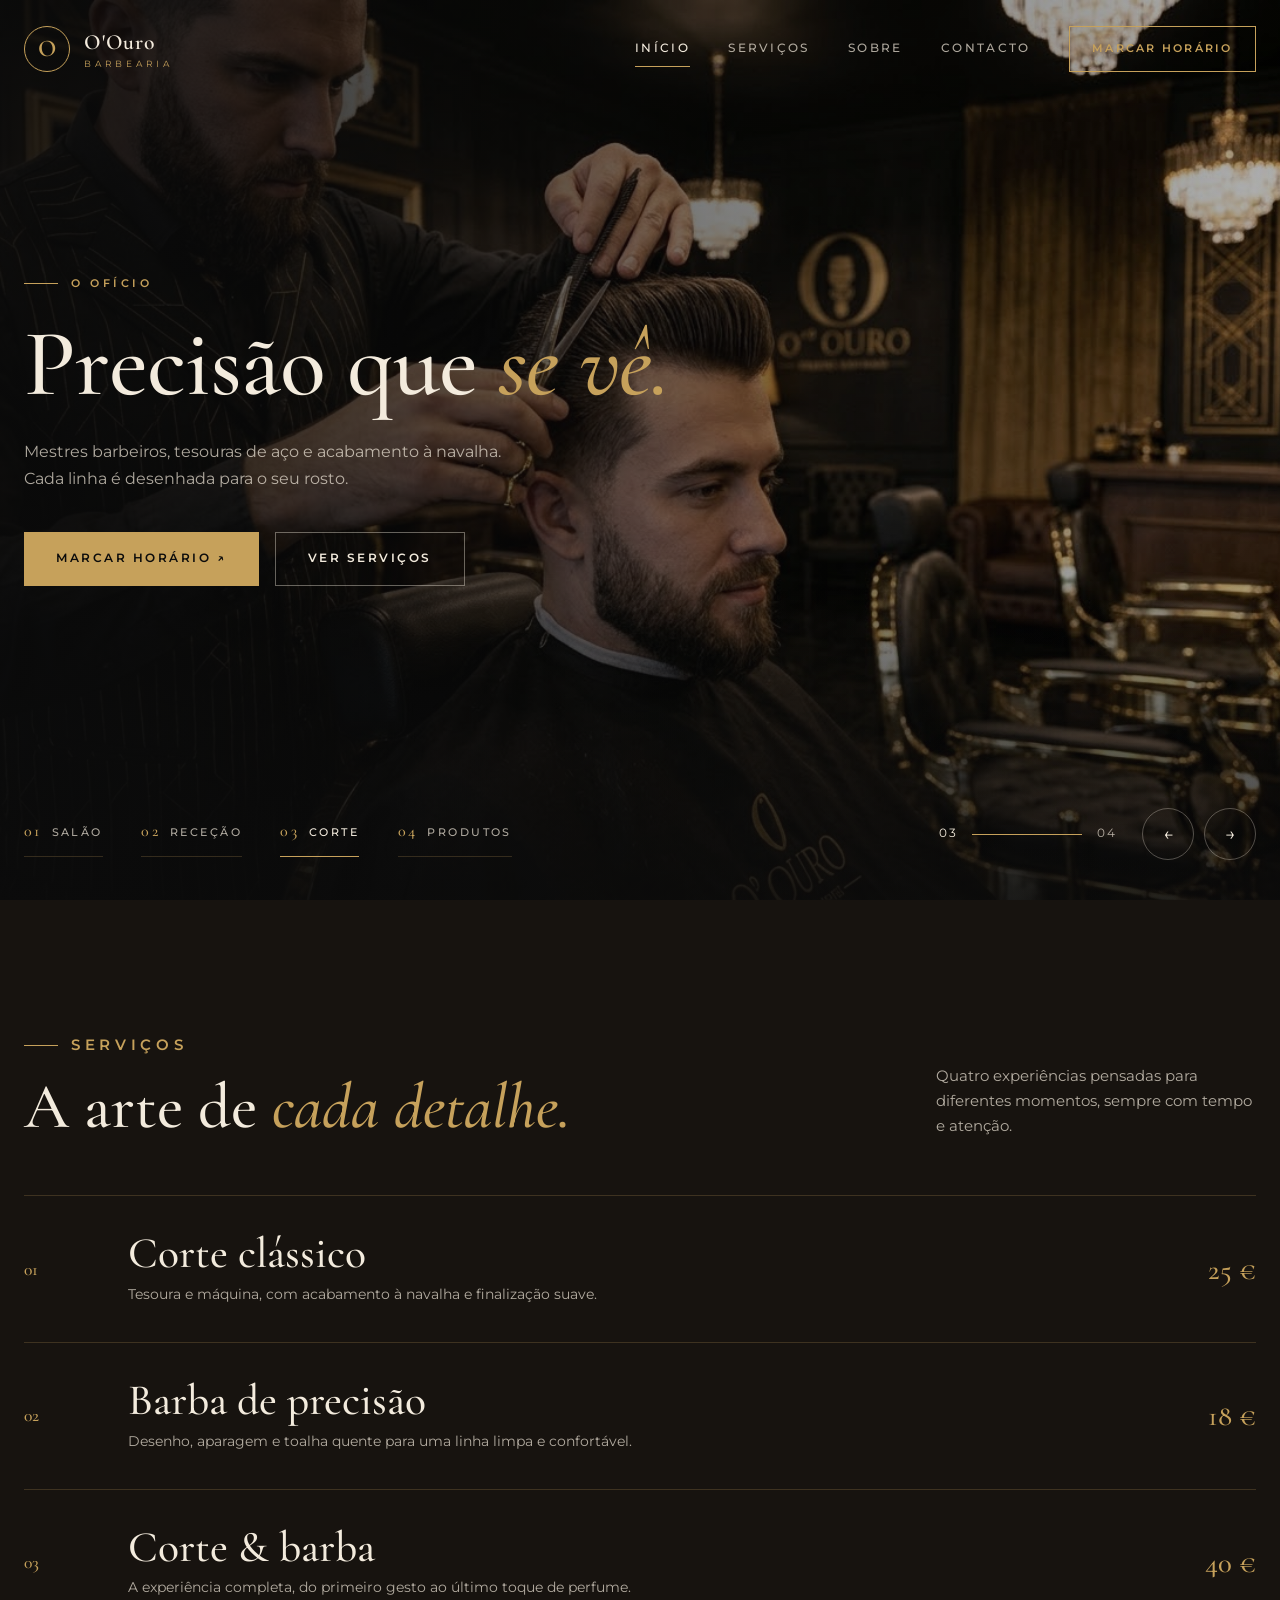
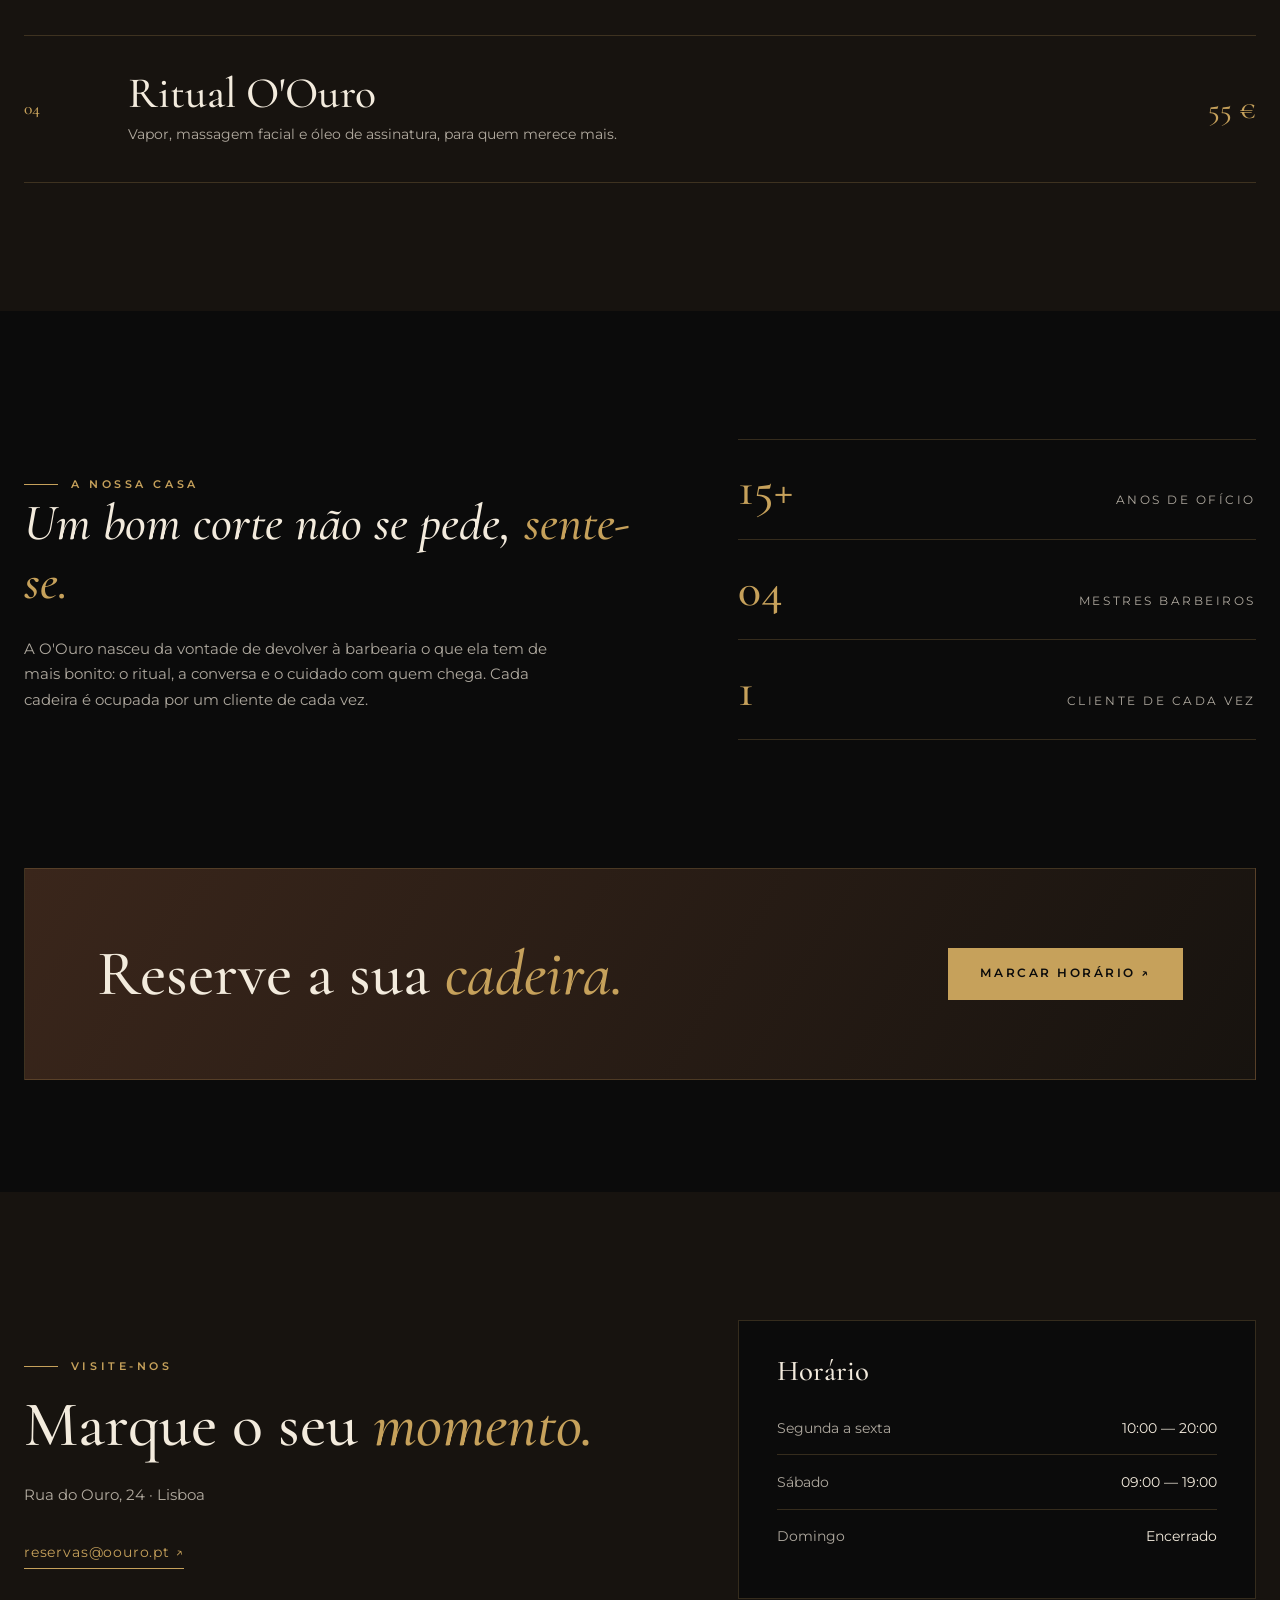
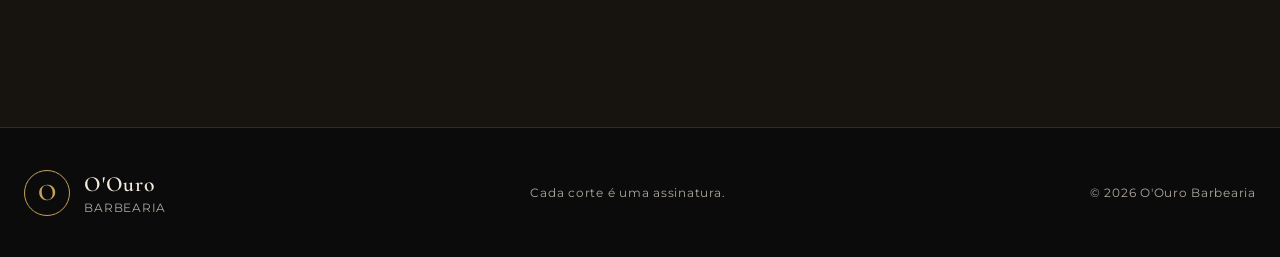
==== index copy.html @ d1d7ae65 "Initial commit" ====
<!doctype html>
<html lang="pt-PT">
<head>
  <meta charset="UTF-8">
  <meta name="viewport" content="width=device-width, initial-scale=1.0">
  <meta name="description" content="O'Ouro Barbearia, cortes e barba de precisão num ambiente premium.">
  <title>O'Ouro Barbearia | Lisboa</title>
  <link rel="preconnect" href="https://fonts.googleapis.com">
  <link rel="preconnect" href="https://fonts.gstatic.com" crossorigin>
  <link href="https://fonts.googleapis.com/css2?family=Cormorant+Garamond:ital,wght@0,500;0,600;1,500;1,600&family=Montserrat:wght@300;400;500;600&display=swap" rel="stylesheet">
  <link rel="stylesheet" href="css/style copy.css">
  <script src="js/jscopy.js" defer></script>
</head>
<body>

  <a class="skip-link" href="#main">Saltar para o conteúdo</a>
  <div class="scroll-progress" aria-hidden="true"></div>

  <!-- ============ CABEÇALHO ============ -->
  <header class="site-header" id="siteHeader">
    <div class="container header-inner">
      <a class="logo" href="#inicio" aria-label="O'Ouro Barbearia, início">
        <span class="logo-mark" aria-hidden="true">O</span>
        <span class="logo-text">
          <b>O'Ouro</b>
          <small>Barbearia</small>
        </span>
      </a>

      <button class="menu-toggle" type="button" aria-expanded="false" aria-controls="primary-nav" aria-label="Abrir menu">
        <span></span>
        <span></span>
      </button>

      <nav class="primary-nav" id="primary-nav" aria-label="Principal">
        <a href="#inicio">Início</a>
        <a href="#servicos">Serviços</a>
        <a href="#sobre">Sobre</a>
        <a href="#contacto">Contacto</a>
        <a class="nav-cta" href="#contacto">Marcar horário</a>
      </nav>
    </div>
  </header>

  <main id="main">

    <!-- ============ SLIDER (HERO) ============ -->
    <section class="hero" id="inicio" data-slider aria-roledescription="carrossel" aria-label="Destaques da barbearia">

      <div class="slides">

        <article class="slide is-active" aria-hidden="false">
          <div class="slide-bg">
            <img src="img/barbearia-salao.jpg" alt="Salão da O'Ouro com cadeiras douradas, espelhos emoldurados e lustres de cristal">
          </div>
          <div class="container slide-content">
            <p class="eyebrow fade" style="--delay:.2s">Barbearia premium · Lisboa</p>
            <h1 class="slide-title">Onde o tempo <em>abranda.</em></h1>
            <p class="slide-text fade" style="--delay:1.5s">Um espaço pensado para quem valoriza cada detalhe, do corte ao último toque de perfume.</p>
            <div class="actions fade" style="--delay:1.8s">
              <a class="btn" href="#contacto">Marcar horário ↗</a>
              <a class="btn-ghost" href="#servicos">Ver serviços</a>
            </div>
          </div>
        </article>

        <article class="slide" aria-hidden="true">
          <div class="slide-bg">
            <img src="img/barbearia-receção.jpg" alt="Receção da O'Ouro com balcão de madeira, relógios antigos e sofás de couro">
          </div>
          <div class="container slide-content">
            <p class="eyebrow fade" style="--delay:.2s">A sua chegada</p>
            <h2 class="slide-title">Bem-vindo à sua <em>cadeira.</em></h2>
            <p class="slide-text fade" style="--delay:1.5s">Recebemos cada cliente como convidado, com um café, uma conversa tranquila e tempo para respirar.</p>
            <div class="actions fade" style="--delay:1.8s">
              <a class="btn" href="#contacto">Marcar horário ↗</a>
              <a class="btn-ghost" href="#sobre">Conhecer a casa</a>
            </div>
          </div>
        </article>

        <article class="slide" aria-hidden="true">
          <div class="slide-bg">
            <img src="img/barbearia-corte.jpg" alt="Barbeiro a cortar o cabelo a um cliente com tesoura e pente">
          </div>
          <div class="container slide-content">
            <p class="eyebrow fade" style="--delay:.2s">O ofício</p>
            <h2 class="slide-title">Precisão que <em>se vê.</em></h2>
            <p class="slide-text fade" style="--delay:1.5s">Mestres barbeiros, tesouras de aço e acabamento à navalha. Cada linha é desenhada para o seu rosto.</p>
            <div class="actions fade" style="--delay:1.8s">
              <a class="btn" href="#contacto">Marcar horário ↗</a>
              <a class="btn-ghost" href="#servicos">Ver serviços</a>
            </div>
          </div>
        </article>

        <article class="slide" aria-hidden="true">
          <div class="slide-bg">
            <img src="img/barbearia-produtos.jpg" alt="Tesouras, navalha, pincel de barba e produtos de barba da O'Ouro">
          </div>
          <div class="container slide-content">
            <p class="eyebrow fade" style="--delay:.2s">Linha própria</p>
            <h2 class="slide-title">Cuidado que <em>fica.</em></h2>
            <p class="slide-text fade" style="--delay:1.5s">Pré-barba, após-barba e ferramentas de assinatura, para prolongar a experiência em casa.</p>
            <div class="actions fade" style="--delay:1.8s">
              <a class="btn" href="#contacto">Encomendar ↗</a>
              <a class="btn-ghost" href="#sobre">A nossa linha</a>
            </div>
          </div>
        </article>

      </div>

      <div class="container slider-controls">
        <div class="thumbs" role="group" aria-label="Escolher destaque">
          <button class="thumb is-active" type="button" data-go="0"><span>01</span>Salão</button>
          <button class="thumb" type="button" data-go="1"><span>02</span>Receção</button>
          <button class="thumb" type="button" data-go="2"><span>03</span>Corte</button>
          <button class="thumb" type="button" data-go="3"><span>04</span>Produtos</button>
        </div>

        <div class="controls-right">
          <div class="counter" aria-hidden="true">
            <span class="current">01</span>
            <span class="bar"><i></i></span>
            <span class="total">04</span>
          </div>
          <div class="arrows">
            <button class="prev" type="button" aria-label="Destaque anterior">←</button>
            <button class="next" type="button" aria-label="Destaque seguinte">→</button>
          </div>
        </div>
      </div>

    </section>

    <!-- ============ SERVIÇOS ============ -->
    <section class="section services" id="servicos">
      <div class="container">
        <div class="section-head reveal">
          <div>
            <p class="eyebrow">Serviços</p>
            <h2>A arte de <em>cada detalhe.</em></h2>
          </div>
          <p>Quatro experiências pensadas para diferentes momentos, sempre com tempo e atenção.</p>
        </div>

        <ul class="service-list">
          <li class="service reveal">
            <span class="service-num">01</span>
            <div>
              <h3>Corte clássico</h3>
              <p>Tesoura e máquina, com acabamento à navalha e finalização suave.</p>
            </div>
            <span class="service-price">25 €</span>
          </li>
          <li class="service reveal" style="--d:1">
            <span class="service-num">02</span>
            <div>
              <h3>Barba de precisão</h3>
              <p>Desenho, aparagem e toalha quente para uma linha limpa e confortável.</p>
            </div>
            <span class="service-price">18 €</span>
          </li>
          <li class="service reveal" style="--d:2">
            <span class="service-num">03</span>
            <div>
              <h3>Corte & barba</h3>
              <p>A experiência completa, do primeiro gesto ao último toque de perfume.</p>
            </div>
            <span class="service-price">40 €</span>
          </li>
          <li class="service reveal" style="--d:3">
            <span class="service-num">04</span>
            <div>
              <h3>Ritual O'Ouro</h3>
              <p>Vapor, massagem facial e óleo de assinatura, para quem merece mais.</p>
            </div>
            <span class="service-price">55 €</span>
          </li>
        </ul>
      </div>
    </section>

    <!-- ============ SOBRE ============ -->
    <section class="section about" id="sobre">
      <div class="container about-grid">
        <div class="about-copy reveal">
          <p class="eyebrow">A nossa casa</p>
          <blockquote class="quote">Um bom corte não se pede, <em>sente-se.</em></blockquote>
          <p>A O'Ouro nasceu da vontade de devolver à barbearia o que ela tem de mais bonito: o ritual, a conversa e o cuidado com quem chega. Cada cadeira é ocupada por um cliente de cada vez.</p>
        </div>

        <dl class="stat-list reveal" style="--d:1">
          <div><dt><strong>15+</strong></dt><dd><span>anos de ofício</span></dd></div>
          <div><dt><strong>04</strong></dt><dd><span>mestres barbeiros</span></dd></div>
          <div><dt><strong>1</strong></dt><dd><span>cliente de cada vez</span></dd></div>
        </dl>
      </div>
    </section>

    <!-- ============ CHAMADA ============ -->
    <section class="cta-section">
      <div class="container">
        <div class="cta-band reveal">
          <h2>Reserve a sua <em>cadeira.</em></h2>
          <a class="btn" href="#contacto">Marcar horário ↗</a>
        </div>
      </div>
    </section>

    <!-- ============ CONTACTO ============ -->
    <section class="section contact" id="contacto">
      <div class="container contact-grid">
        <div class="reveal">
          <p class="eyebrow">Visite-nos</p>
          <h2>Marque o seu <em>momento.</em></h2>
          <p class="address">Rua do Ouro, 24 · Lisboa</p>
          <a class="text-link" href="mailto:reservas@oouro.pt">reservas@oouro.pt ↗</a>
        </div>

        <div class="hours reveal" style="--d:1">
          <h3>Horário</h3>
          <ul>
            <li><span>Segunda a sexta</span><span>10:00 — 20:00</span></li>
            <li><span>Sábado</span><span>09:00 — 19:00</span></li>
            <li><span>Domingo</span><span>Encerrado</span></li>
          </ul>
        </div>
      </div>
    </section>

  </main>

  <!-- ============ RODAPÉ ============ -->
  <footer class="site-footer">
    <div class="container footer-inner">
      <a class="logo" href="#inicio">
        <span class="logo-mark" aria-hidden="true">O</span>
        <span class="logo-text">
          <b>O'Ouro</b>
          <small>Barbearia</small>
        </span>
      </a>
      <p>Cada corte é uma assinatura.</p>
      <small>© 2026 O'Ouro Barbearia</small>
    </div>
  </footer>

</body>
</html>
---- css/style copy.css ----
/* ==========================================================================
   1. Variáveis, base e tipografia
   ========================================================================== */
:root {
  --black: #0B0B0B;
  --ink: #17130F;
  --brown: #3A261B;
  --gold: #C6A15B;
  --ivory: #F3EBDD;
  --ivory-soft: rgba(243, 235, 221, .7);
  --line: rgba(198, 161, 91, .22);
  --ease: cubic-bezier(.22, .61, .36, 1);
  --container: min(1240px, calc(100% - 3rem));
}

*,
*::before,
*::after {
  box-sizing: border-box;
  margin: 0;
  padding: 0;
}

html {
  scroll-behavior: smooth;
  scroll-padding-top: 90px;
}

body {
  background: var(--black);
  color: var(--ivory);
  font: 400 15px/1.7 'Montserrat', system-ui, sans-serif;
  overflow-x: hidden;
  -webkit-font-smoothing: antialiased;
}

body.menu-open {
  overflow: hidden;
}

img {
  display: block;
  max-width: 100%;
}

a {
  color: inherit;
  text-decoration: none;
}

button {
  font: inherit;
  color: inherit;
  background: none;
  border: 0;
  cursor: pointer;
}

ul,
dl,
dd,
dt {
  list-style: none;
}

:focus-visible {
  outline: 1px solid var(--gold);
  outline-offset: 4px;
}

h1,
h2,
h3 {
  font-family: 'Cormorant Garamond', Georgia, serif;
  font-weight: 500;
  line-height: 1.02;
}

em {
  font-style: italic;
  color: var(--gold);
}

p {
  color: var(--ivory-soft);
}

.container {
  width: var(--container);
  margin-inline: auto;
}

.skip-link {
  position: absolute;
  left: 1rem;
  top: -4rem;
  z-index: 100;
  background: var(--gold);
  color: var(--black);
  padding: .6rem 1rem;
}

.skip-link:focus {
  top: 1rem;
}

/* ==========================================================================
   2. Componentes reutilizáveis
   ========================================================================== */
.eyebrow {
  display: inline-flex;
  align-items: center;
  gap: .8rem;
  color: var(--gold);
  font-size: .7rem;
  font-weight: 600;
  letter-spacing: .32em;
  text-transform: uppercase;
}

.eyebrow::before {
  content: "";
  width: 34px;
  height: 1px;
  background: currentColor;
}

.btn,
.btn-ghost {
  display: inline-flex;
  align-items: center;
  gap: .6rem;
  padding: 1rem 2rem;
  font-size: .72rem;
  font-weight: 600;
  letter-spacing: .22em;
  text-transform: uppercase;
  transition: background .4s var(--ease), color .4s var(--ease), border-color .4s var(--ease), transform .4s var(--ease);
}

.btn {
  background: var(--gold);
  color: var(--black);
}

.btn:hover {
  background: var(--ivory);
  transform: translateY(-2px);
}

.btn-ghost {
  border: 1px solid rgba(243, 235, 221, .4);
  color: var(--ivory);
}

.btn-ghost:hover {
  border-color: var(--gold);
  color: var(--gold);
}

.actions {
  display: flex;
  flex-wrap: wrap;
  gap: 1rem;
  margin-top: 2.5rem;
}

.text-link {
  display: inline-block;
  color: var(--gold);
  border-bottom: 1px solid currentColor;
  padding-bottom: 4px;
  font-size: .85rem;
  letter-spacing: .06em;
}

/* Animação de entrada (só com JavaScript ativo) */
.js .reveal {
  opacity: 0;
  transform: translateY(30px);
  transition: opacity 1s var(--ease), transform 1s var(--ease);
  transition-delay: calc(var(--d, 0) * 130ms);
}

.js .reveal.is-visible {
  opacity: 1;
  transform: none;
}

/* ==========================================================================
   3. Cabeçalho e menu
   ========================================================================== */
.site-header {
  position: fixed;
  inset: 0 0 auto 0;
  z-index: 50;
  padding: 1.6rem 0;
  border-bottom: 1px solid transparent;
  transition: background .5s var(--ease), padding .5s var(--ease), border-color .5s var(--ease);
}

.site-header.is-scrolled {
  background: rgba(23, 19, 15, .94);
  backdrop-filter: blur(10px);
  padding: 1rem 0;
  border-color: var(--line);
}

.header-inner {
  display: flex;
  align-items: center;
  justify-content: space-between;
  gap: 2rem;
}

.logo {
  display: inline-flex;
  align-items: center;
  gap: .9rem;
}

.logo-mark {
  display: grid;
  place-items: center;
  width: 46px;
  height: 46px;
  border: 1px solid var(--gold);
  border-radius: 50%;
  font: 600 1.5rem/1 'Cormorant Garamond', serif;
  color: var(--gold);
  transition: transform .6s var(--ease);
}

.logo:hover .logo-mark {
  transform: rotate(-12deg);
}

.logo-text {
  display: flex;
  flex-direction: column;
  line-height: 1;
}

.logo-text b {
  font: 600 1.35rem 'Cormorant Garamond', serif;
  letter-spacing: .03em;
  color: var(--ivory);
}

.logo-text small {
  margin-top: .35rem;
  color: var(--gold);
  font-size: .55rem;
  letter-spacing: .42em;
  text-transform: uppercase;
}

.primary-nav {
  display: flex;
  align-items: center;
  gap: 2.4rem;
}

.primary-nav a:not(.nav-cta) {
  position: relative;
  padding: .4rem 0;
  font-size: .72rem;
  font-weight: 500;
  letter-spacing: .2em;
  text-transform: uppercase;
  color: var(--ivory-soft);
  transition: color .3s var(--ease);
}

.primary-nav a:not(.nav-cta)::after {
  content: "";
  position: absolute;
  left: 0;
  right: 0;
  bottom: -2px;
  height: 1px;
  background: var(--gold);
  transform: scaleX(0);
  transition: transform .5s var(--ease);
}

.primary-nav a:not(.nav-cta):hover,
.primary-nav a.is-active {
  color: var(--ivory);
}

.primary-nav a:not(.nav-cta):hover::after,
.primary-nav a.is-active::after {
  transform: scaleX(1);
}

.nav-cta {
  padding: .8rem 1.4rem;
  border: 1px solid var(--gold);
  color: var(--gold);
  font-size: .7rem;
  font-weight: 600;
  letter-spacing: .2em;
  text-transform: uppercase;
  transition: background .4s var(--ease), color .4s var(--ease);
}

.nav-cta:hover {
  background: var(--gold);
  color: var(--black);
}

.menu-toggle {
  display: none;
}

/* ==========================================================================
   4. Slider (hero)
   ========================================================================== */
.hero {
  position: relative;
  height: 100vh;
  height: 100svh;
  min-height: 640px;
  overflow: hidden;
  background: var(--black);
}

.slides {
  position: absolute;
  inset: 0;
}

.slide {
  position: absolute;
  inset: 0;
  display: flex;
  align-items: center;
  z-index: 0;
  opacity: 0;
  visibility: hidden;
  transition: opacity 1.2s var(--ease), visibility 1.2s var(--ease);
}

.slide.is-active {
  z-index: 1;
  opacity: 1;
  visibility: visible;
}

.slide-bg {
  position: absolute;
  inset: 0;
  overflow: hidden;
}

.slide-bg img {
  width: 100%;
  height: 100%;
  object-fit: cover;
  object-position: center;
  transform: scale(1.14);
  filter: brightness(.72) saturate(.85);
  transition: transform 9s linear;
}

.slide.is-active .slide-bg img {
  transform: scale(1);
}

.slide-bg::after {
  content: "";
  position: absolute;
  inset: 0;
  background:
    linear-gradient(90deg, rgba(11, 11, 11, .85) 8%, rgba(11, 11, 11, .35) 55%, rgba(11, 11, 11, .05)),
    linear-gradient(0deg, rgba(11, 11, 11, .85), transparent 35%);
}

.slide-content {
  position: relative;
  z-index: 2;
  padding-top: 6rem;
  padding-bottom: 9rem;
  max-width: none;
}

.slide-title {
  margin: 1.4rem 0 1.6rem;
  font-size: clamp(3.2rem, 7.4vw, 6.8rem);
  font-weight: 500;
  letter-spacing: -.01em;
}

.slide-text {
  max-width: 30rem;
  font-size: 1rem;
}

/* Palavras que não se partem ao meio */
.word {
  display: inline-block;
  white-space: nowrap;
}

/* Letras a aparecer uma a uma */
.js .slide .char {
  display: inline-block;
  opacity: 0;
  transform: translateY(.55em) rotate(4deg);
}

.js .slide.is-active .char {
  animation: charIn .9s var(--ease) forwards;
  animation-delay: calc(var(--i, 0) * 26ms + 500ms);
}

@keyframes charIn {
  to {
    opacity: 1;
    transform: none;
  }
}

/* Elementos de texto que sobem depois do título */
.js .slide .fade {
  opacity: 0;
}

.js .slide.is-active .fade {
  animation: fadeUp 1s var(--ease) forwards;
  animation-delay: var(--delay, 0s);
}

@keyframes fadeUp {
  from {
    opacity: 0;
    transform: translateY(18px);
  }
  to {
    opacity: 1;
    transform: none;
  }
}

/* Controlos do slider */
.slider-controls {
  position: absolute;
  left: 0;
  right: 0;
  bottom: 2.5rem;
  z-index: 3;
  display: flex;
  align-items: center;
  justify-content: space-between;
  gap: 2rem;
}

.thumbs {
  display: flex;
  gap: 2.4rem;
}

.thumb {
  position: relative;
  padding: .6rem 0 .9rem;
  font-size: .7rem;
  font-weight: 500;
  letter-spacing: .22em;
  text-transform: uppercase;
  color: var(--ivory-soft);
  transition: color .4s var(--ease);
}

.thumb span {
  margin-right: .6rem;
  font: 500 1rem 'Cormorant Garamond', serif;
  color: var(--gold);
}

.thumb::after,
.thumb::before {
  content: "";
  position: absolute;
  left: 0;
  right: 0;
  bottom: 0;
  height: 1px;
}

.thumb::after {
  background: var(--line);
}

.thumb::before {
  background: var(--gold);
  transform: scaleX(0);
  transform-origin: left;
  transition: transform .6s var(--ease);
}

.thumb:hover {
  color: var(--ivory);
}

.thumb.is-active {
  color: var(--ivory);
}

.thumb.is-active::before {
  transform: scaleX(1);
}

.controls-right {
  display: flex;
  align-items: center;
  gap: 1.6rem;
}

.counter {
  display: flex;
  align-items: center;
  gap: .9rem;
  font-size: .72rem;
  letter-spacing: .18em;
  color: var(--ivory-soft);
}

.counter .current {
  color: var(--ivory);
}

.counter .bar {
  position: relative;
  width: 110px;
  height: 1px;
  background: var(--line);
  overflow: hidden;
}

.bar i {
  position: absolute;
  inset: 0;
  background: var(--gold);
  transform: scaleX(0);
  transform-origin: left;
}

.hero.is-running .bar i {
  animation: fillBar 7s linear forwards;
}

.hero.is-paused .bar i {
  animation-play-state: paused;
}

@keyframes fillBar {
  to {
    transform: scaleX(1);
  }
}

.arrows {
  display: flex;
  gap: .6rem;
}

.arrows button {
  display: grid;
  place-items: center;
  width: 52px;
  height: 52px;
  border: 1px solid rgba(243, 235, 221, .3);
  border-radius: 50%;
  font-size: 1.1rem;
  transition: background .4s var(--ease), border-color .4s var(--ease), color .4s var(--ease);
}

.arrows button:hover {
  background: var(--gold);
  border-color: var(--gold);
  color: var(--black);
}

/* ==========================================================================
   5. Secções gerais
   ========================================================================== */
.section {
  padding: clamp(5rem, 10vw, 8rem) 0;
}

.section-head {
  display: flex;
  justify-content: space-between;
  align-items: flex-end;
  flex-wrap: wrap;
  gap: 2rem;
  margin-bottom: 3.5rem;
}

.section-head h2,
.about h2,
.contact h2,
.cta-band h2 {
  margin-top: 1rem;
  font-size: clamp(2.6rem, 5vw, 4.4rem);
}

.section-head p {
  max-width: 320px;
  font-size: .92rem;
}

/* ==========================================================================
   6. Serviços
   ========================================================================== */
.services {
  background: var(--ink);
}

.service-list {
  border-top: 1px solid var(--line);
}

.service {
  position: relative;
  display: grid;
  grid-template-columns: 72px 1fr auto;
  align-items: center;
  gap: 2rem;
  padding: 2.2rem 0;
  border-bottom: 1px solid var(--line);
  overflow: hidden;
}

.service::before {
  content: "";
  position: absolute;
  inset: 0;
  background: linear-gradient(90deg, rgba(198, 161, 91, .12), transparent 70%);
  transform: translateX(-101%);
  transition: transform .7s var(--ease);
  pointer-events: none;
}

.service:hover::before {
  transform: translateX(0);
}

.service-num {
  font: 500 1.1rem 'Cormorant Garamond', serif;
  color: var(--gold);
}

.service h3 {
  font-size: clamp(1.9rem, 3.4vw, 2.9rem);
  transition: transform .6s var(--ease);
}

.service p {
  margin-top: .4rem;
  font-size: .9rem;
}

.service:hover h3 {
  transform: translateX(14px);
}

.service-price {
  font: 500 1.8rem 'Cormorant Garamond', serif;
  color: var(--gold);
  white-space: nowrap;
}

/* ==========================================================================
   7. Sobre
   ========================================================================== */
.about {
  background: var(--black);
}

.about-grid,
.contact-grid {
  display: grid;
  grid-template-columns: 1.1fr .9fr;
  align-items: center;
  gap: 5rem;
}

.quote {
  font: italic 500 clamp(2.2rem, 4vw, 3.6rem)/1.15 'Cormorant Garamond', serif;
  color: var(--ivory);
}

.quote em {
  color: var(--gold);
}

.about-copy p:not(.eyebrow) {
  margin-top: 1.5rem;
  max-width: 34rem;
}

.stat-list {
  border-top: 1px solid var(--line);
}

.stat-list div {
  display: flex;
  justify-content: space-between;
  align-items: baseline;
  padding: 1.6rem 0;
  border-bottom: 1px solid var(--line);
}

.stat-list strong {
  font: 500 3rem/1 'Cormorant Garamond', serif;
  color: var(--gold);
}

.stat-list span {
  font-size: .72rem;
  letter-spacing: .22em;
  text-transform: uppercase;
  color: var(--ivory-soft);
}

/* ==========================================================================
   8. Chamada e contacto
   ========================================================================== */
.cta-section {
  padding: 0 0 clamp(5rem, 9vw, 7rem);
  background: var(--black);
}

.cta-band {
  position: relative;
  display: flex;
  flex-wrap: wrap;
  align-items: center;
  justify-content: space-between;
  gap: 2rem;
  padding: clamp(2.5rem, 6vw, 4.5rem);
  border: 1px solid var(--line);
  background: linear-gradient(120deg, var(--brown), var(--ink));
  overflow: hidden;
}

.cta-band h2 {
  margin-top: 0;
}

.contact {
  background: var(--ink);
}

.address {
  margin: 1.5rem 0 2rem;
}

.hours {
  padding: 2.2rem 2.4rem;
  border: 1px solid var(--line);
  background: var(--black);
}

.hours h3 {
  margin-bottom: 1rem;
  font-size: 1.8rem;
}

.hours li {
  display: flex;
  justify-content: space-between;
  padding: .9rem 0;
  border-bottom: 1px solid var(--line);
  font-size: .9rem;
  color: var(--ivory-soft);
}

.hours li:last-child {
  border-bottom: 0;
}

.hours li span:last-child {
  color: var(--ivory);
}

/* ==========================================================================
   9. Rodapé
   ========================================================================== */
.site-footer {
  background: var(--black);
  border-top: 1px solid var(--line);
  padding: 2.6rem 0;
}

.footer-inner {
  display: flex;
  flex-wrap: wrap;
  align-items: center;
  justify-content: space-between;
  gap: 1.2rem 2rem;
}

.site-footer p,
.site-footer small {
  font-size: .78rem;
  letter-spacing: .06em;
  color: var(--ivory-soft);
}

/* Barra de progresso ao rolar */
.scroll-progress {
  position: fixed;
  top: 0;
  left: 0;
  right: 0;
  height: 2px;
  z-index: 60;
  background: linear-gradient(90deg, var(--gold), var(--ivory));
  transform: scaleX(0);
  transform-origin: 0 50%;
  pointer-events: none;
}

/* ==========================================================================
   10. Responsivo
   ========================================================================== */
@media (max-width: 980px) {
  .slider-controls {
    flex-direction: column;
    align-items: flex-start;
    gap: 1.4rem;
  }

  .thumbs {
    gap: 1.6rem;
  }

  .about-grid,
  .contact-grid {
    grid-template-columns: 1fr;
    gap: 3rem;
  }
}

@media (max-width: 860px) {
  .menu-toggle {
    position: relative;
    z-index: 2;
    display: flex;
    flex-direction: column;
    justify-content: center;
    gap: 6px;
    width: 44px;
    height: 44px;
  }

  .menu-toggle span {
    display: block;
    width: 26px;
    height: 1px;
    margin-inline: auto;
    background: var(--ivory);
    transition: transform .4s var(--ease);
  }

  .menu-toggle[aria-expanded="true"] span:nth-child(1) {
    transform: translateY(3.5px) rotate(45deg);
  }

  .menu-toggle[aria-expanded="true"] span:nth-child(2) {
    transform: translateY(-3.5px) rotate(-45deg);
  }

  .primary-nav {
    position: fixed;
    inset: 0;
    z-index: 1;
    flex-direction: column;
    justify-content: center;
    gap: 1.8rem;
    background: var(--ink);
    opacity: 0;
    visibility: hidden;
    transition: opacity .4s var(--ease), visibility .4s var(--ease);
  }

  .primary-nav.is-open {
    opacity: 1;
    visibility: visible;
  }

  .primary-nav a:not(.nav-cta) {
    font: 500 2.2rem 'Cormorant Garamond', serif;
    letter-spacing: .02em;
    text-transform: none;
  }

  .primary-nav a:not(.nav-cta)::after {
    display: none;
  }

  .nav-cta {
    padding: 1rem 2rem;
    font-size: .8rem;
  }

  .service {
    grid-template-columns: 48px 1fr;
    gap: 1rem 1.4rem;
  }

  .service-price {
    grid-column: 2;
  }
}

@media (max-width: 560px) {
  .site-header {
    padding: 1rem 0;
  }

  .site-header.is-scrolled {
    padding: .7rem 0;
  }

  .slide-content {
    padding-bottom: 13rem;
  }

  .slider-controls {
    bottom: 1.6rem;
  }

  .thumbs {
    width: 100%;
    overflow-x: auto;
    gap: 1.2rem;
    padding-bottom: 4px;
    scrollbar-width: none;
  }

  .thumb {
    white-space: nowrap;
  }

  .counter .bar {
    width: 70px;
  }

  .arrows button {
    width: 46px;
    height: 46px;
  }

  .actions {
    flex-direction: column;
    align-items: flex-start;
  }

  .hours {
    padding: 1.6rem;
  }
}

/* ==========================================================================
   11. Movimento reduzido
   ========================================================================== */
@media (prefers-reduced-motion: reduce) {
  html {
    scroll-behavior: auto;
  }

  *,
  *::before,
  *::after {
    transition: none !important;
    animation: none !important;
  }

  .js .slide .char,
  .js .slide .fade,
  .js .reveal {
    opacity: 1;
    transform: none;
  }

  .slide.is-active .slide-bg img {
    transform: none;
  }
}
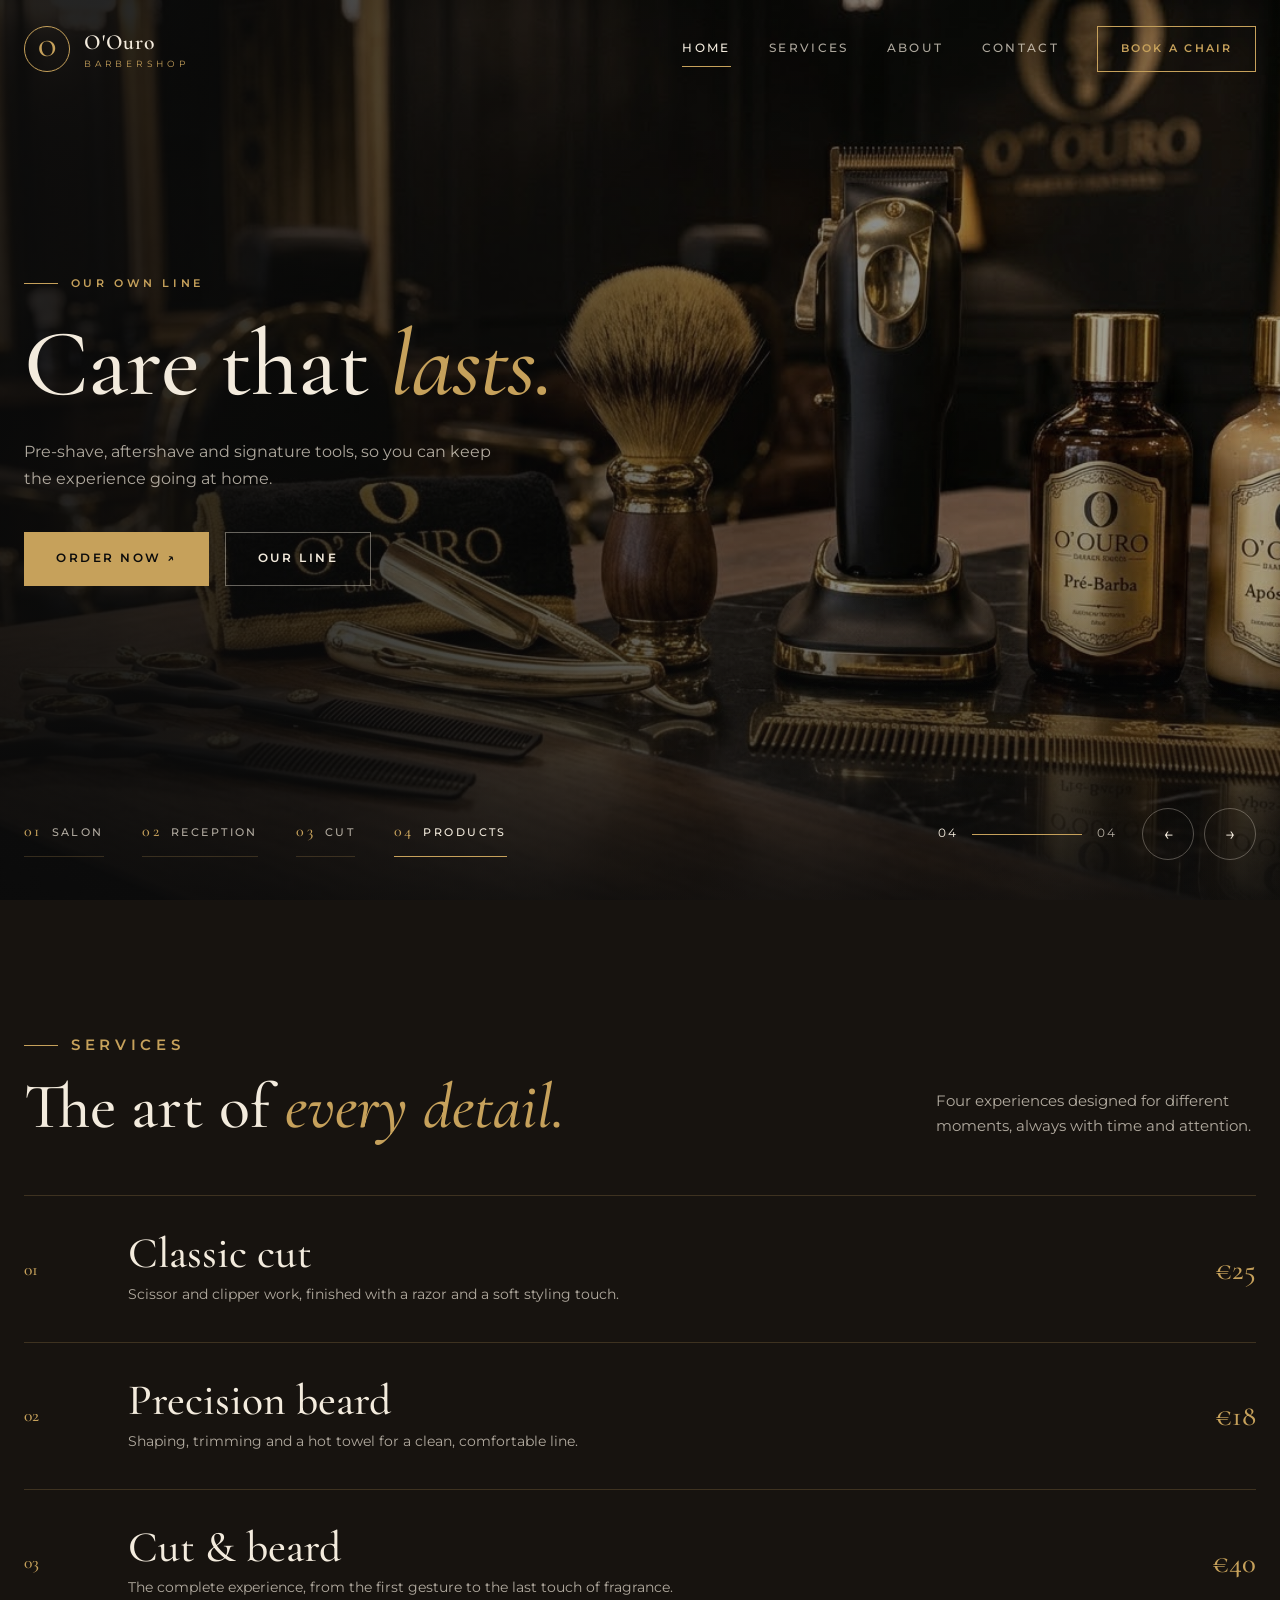
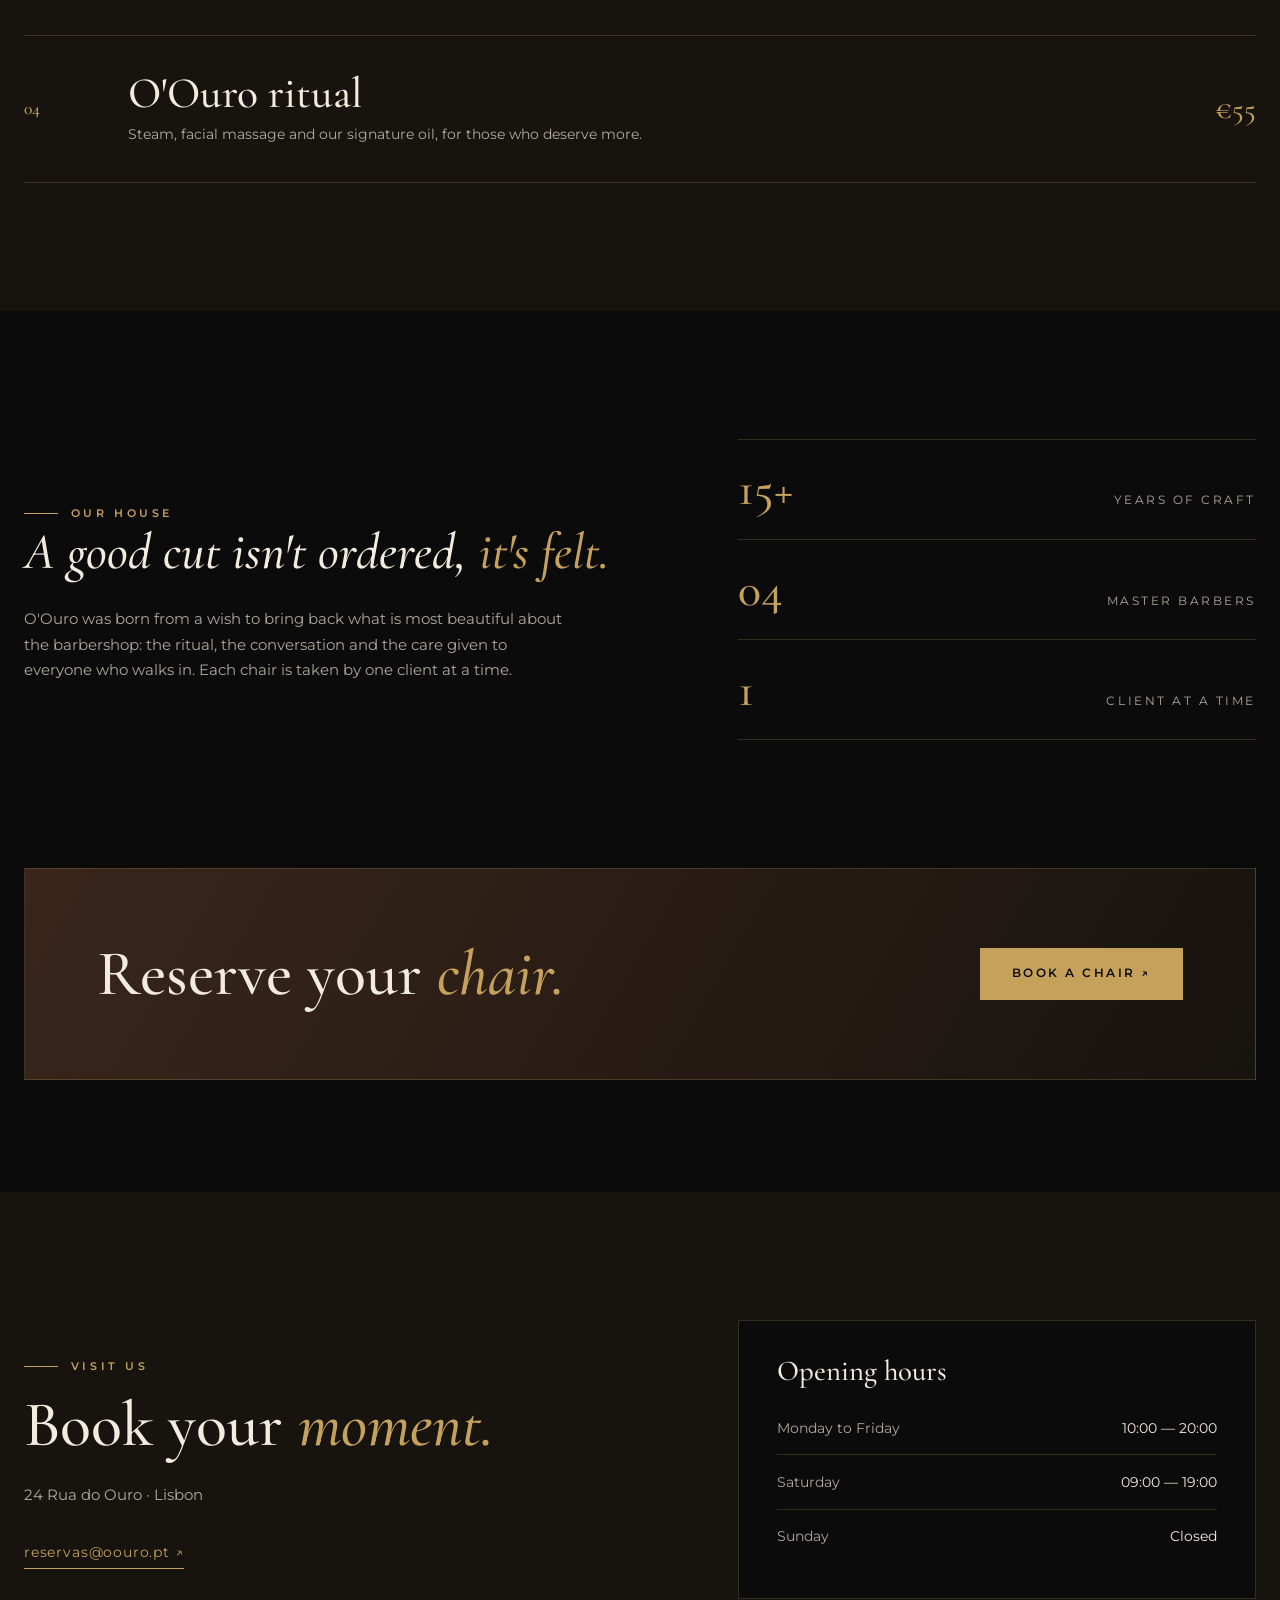
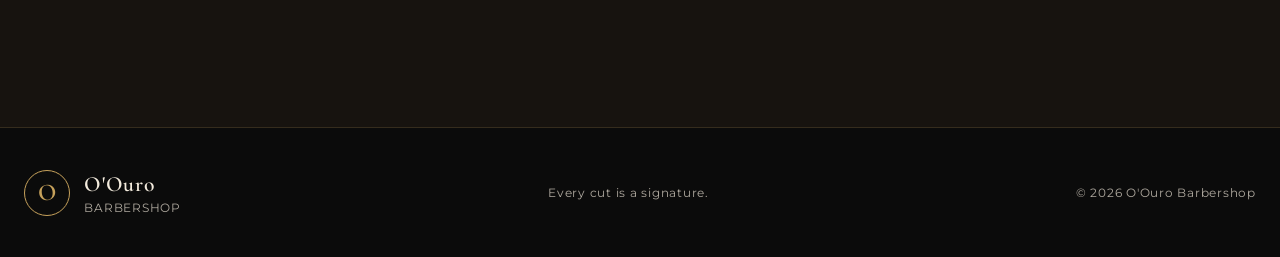
==== commit 773149b7: "novo" ====
--- a/index copy.html
+++ b/index copy.html
@@ -1,10 +1,10 @@
-<!doctype html>
-<html lang="pt-PT">
+ <!doctype html>
+<html lang="en-GB">
 <head>
   <meta charset="UTF-8">
   <meta name="viewport" content="width=device-width, initial-scale=1.0">
-  <meta name="description" content="O'Ouro Barbearia, cortes e barba de precisão num ambiente premium.">
-  <title>O'Ouro Barbearia | Lisboa</title>
+  <meta name="description" content="O'Ouro Barbershop, precision cuts and beard grooming in a premium setting.">
+  <title>O'Ouro Barbershop | Lisbon</title>
   <link rel="preconnect" href="https://fonts.googleapis.com">
   <link rel="preconnect" href="https://fonts.gstatic.com" crossorigin>
   <link href="https://fonts.googleapis.com/css2?family=Cormorant+Garamond:ital,wght@0,500;0,600;1,500;1,600&family=Montserrat:wght@300;400;500;600&display=swap" rel="stylesheet">
@@ -13,31 +13,31 @@
 </head>
 <body>
 
-  <a class="skip-link" href="#main">Saltar para o conteúdo</a>
+  <a class="skip-link" href="#main">Skip to content</a>
   <div class="scroll-progress" aria-hidden="true"></div>
 
-  <!-- ============ CABEÇALHO ============ -->
+  <!-- ============ HEADER ============ -->
   <header class="site-header" id="siteHeader">
     <div class="container header-inner">
-      <a class="logo" href="#inicio" aria-label="O'Ouro Barbearia, início">
+      <a class="logo" href="#inicio" aria-label="O'Ouro Barbershop, home">
         <span class="logo-mark" aria-hidden="true">O</span>
         <span class="logo-text">
           <b>O'Ouro</b>
-          <small>Barbearia</small>
+          <small>Barbershop</small>
         </span>
       </a>
 
-      <button class="menu-toggle" type="button" aria-expanded="false" aria-controls="primary-nav" aria-label="Abrir menu">
+      <button class="menu-toggle" type="button" aria-expanded="false" aria-controls="primary-nav" aria-label="Open menu">
         <span></span>
         <span></span>
       </button>
 
-      <nav class="primary-nav" id="primary-nav" aria-label="Principal">
-        <a href="#inicio">Início</a>
-        <a href="#servicos">Serviços</a>
-        <a href="#sobre">Sobre</a>
-        <a href="#contacto">Contacto</a>
-        <a class="nav-cta" href="#contacto">Marcar horário</a>
+      <nav class="primary-nav" id="primary-nav" aria-label="Main">
+        <a href="#inicio">Home</a>
+        <a href="#servicos">Services</a>
+        <a href="#sobre">About</a>
+        <a href="#contacto">Contact</a>
+        <a class="nav-cta" href="#contacto">Book a chair</a>
       </nav>
     </div>
   </header>
@@ -45,66 +45,66 @@
   <main id="main">
 
     <!-- ============ SLIDER (HERO) ============ -->
-    <section class="hero" id="inicio" data-slider aria-roledescription="carrossel" aria-label="Destaques da barbearia">
+    <section class="hero" id="inicio" data-slider aria-roledescription="carousel" aria-label="Barbershop highlights">
 
       <div class="slides">
 
         <article class="slide is-active" aria-hidden="false">
           <div class="slide-bg">
-            <img src="img/barbearia-salao.jpg" alt="Salão da O'Ouro com cadeiras douradas, espelhos emoldurados e lustres de cristal">
-          </div>
-          <div class="container slide-content">
-            <p class="eyebrow fade" style="--delay:.2s">Barbearia premium · Lisboa</p>
-            <h1 class="slide-title">Onde o tempo <em>abranda.</em></h1>
-            <p class="slide-text fade" style="--delay:1.5s">Um espaço pensado para quem valoriza cada detalhe, do corte ao último toque de perfume.</p>
-            <div class="actions fade" style="--delay:1.8s">
-              <a class="btn" href="#contacto">Marcar horário ↗</a>
-              <a class="btn-ghost" href="#servicos">Ver serviços</a>
+            <img src="img/barbearia-salao.jpg" alt="The O'Ouro salon with gold chairs, framed mirrors and crystal chandeliers">
+          </div>
+          <div class="container slide-content">
+            <p class="eyebrow fade" style="--delay:.2s">Premium barbershop · Lisbon</p>
+            <h1 class="slide-title">Where time <em>slows down.</em></h1>
+            <p class="slide-text fade" style="--delay:1.5s">A space designed for people who value every detail, from the cut to the last touch of fragrance.</p>
+            <div class="actions fade" style="--delay:1.8s">
+              <a class="btn" href="#contacto">Book a chair ↗</a>
+              <a class="btn-ghost" href="#servicos">View services</a>
             </div>
           </div>
         </article>
 
         <article class="slide" aria-hidden="true">
           <div class="slide-bg">
-            <img src="img/barbearia-receção.jpg" alt="Receção da O'Ouro com balcão de madeira, relógios antigos e sofás de couro">
-          </div>
-          <div class="container slide-content">
-            <p class="eyebrow fade" style="--delay:.2s">A sua chegada</p>
-            <h2 class="slide-title">Bem-vindo à sua <em>cadeira.</em></h2>
-            <p class="slide-text fade" style="--delay:1.5s">Recebemos cada cliente como convidado, com um café, uma conversa tranquila e tempo para respirar.</p>
-            <div class="actions fade" style="--delay:1.8s">
-              <a class="btn" href="#contacto">Marcar horário ↗</a>
-              <a class="btn-ghost" href="#sobre">Conhecer a casa</a>
+            <img src="img/barbearia-receção.jpg" alt="The O'Ouro reception with a wooden counter, antique clocks and leather sofas">
+          </div>
+          <div class="container slide-content">
+            <p class="eyebrow fade" style="--delay:.2s">Your arrival</p>
+            <h2 class="slide-title">Welcome to your <em>chair.</em></h2>
+            <p class="slide-text fade" style="--delay:1.5s">We welcome every client as a guest, with a coffee, a relaxed conversation and time to breathe.</p>
+            <div class="actions fade" style="--delay:1.8s">
+              <a class="btn" href="#contacto">Book a chair ↗</a>
+              <a class="btn-ghost" href="#sobre">Discover the shop</a>
             </div>
           </div>
         </article>
 
         <article class="slide" aria-hidden="true">
           <div class="slide-bg">
-            <img src="img/barbearia-corte.jpg" alt="Barbeiro a cortar o cabelo a um cliente com tesoura e pente">
-          </div>
-          <div class="container slide-content">
-            <p class="eyebrow fade" style="--delay:.2s">O ofício</p>
-            <h2 class="slide-title">Precisão que <em>se vê.</em></h2>
-            <p class="slide-text fade" style="--delay:1.5s">Mestres barbeiros, tesouras de aço e acabamento à navalha. Cada linha é desenhada para o seu rosto.</p>
-            <div class="actions fade" style="--delay:1.8s">
-              <a class="btn" href="#contacto">Marcar horário ↗</a>
-              <a class="btn-ghost" href="#servicos">Ver serviços</a>
+            <img src="img/barbearia-corte.jpg" alt="A barber cutting a client's hair with scissors and a comb">
+          </div>
+          <div class="container slide-content">
+            <p class="eyebrow fade" style="--delay:.2s">The craft</p>
+            <h2 class="slide-title">Precision you <em>can see.</em></h2>
+            <p class="slide-text fade" style="--delay:1.5s">Master barbers, steel scissors and razor finishing. Every line is shaped for your face.</p>
+            <div class="actions fade" style="--delay:1.8s">
+              <a class="btn" href="#contacto">Book a chair ↗</a>
+              <a class="btn-ghost" href="#servicos">View services</a>
             </div>
           </div>
         </article>
 
         <article class="slide" aria-hidden="true">
           <div class="slide-bg">
-            <img src="img/barbearia-produtos.jpg" alt="Tesouras, navalha, pincel de barba e produtos de barba da O'Ouro">
-          </div>
-          <div class="container slide-content">
-            <p class="eyebrow fade" style="--delay:.2s">Linha própria</p>
-            <h2 class="slide-title">Cuidado que <em>fica.</em></h2>
-            <p class="slide-text fade" style="--delay:1.5s">Pré-barba, após-barba e ferramentas de assinatura, para prolongar a experiência em casa.</p>
-            <div class="actions fade" style="--delay:1.8s">
-              <a class="btn" href="#contacto">Encomendar ↗</a>
-              <a class="btn-ghost" href="#sobre">A nossa linha</a>
+            <img src="img/barbearia-produtos.jpg" alt="Scissors, a razor, a shaving brush and O'Ouro grooming products">
+          </div>
+          <div class="container slide-content">
+            <p class="eyebrow fade" style="--delay:.2s">Our own line</p>
+            <h2 class="slide-title">Care that <em>lasts.</em></h2>
+            <p class="slide-text fade" style="--delay:1.5s">Pre-shave, aftershave and signature tools, so you can keep the experience going at home.</p>
+            <div class="actions fade" style="--delay:1.8s">
+              <a class="btn" href="#contacto">Order now ↗</a>
+              <a class="btn-ghost" href="#sobre">Our line</a>
             </div>
           </div>
         </article>
@@ -112,11 +112,11 @@
       </div>
 
       <div class="container slider-controls">
-        <div class="thumbs" role="group" aria-label="Escolher destaque">
-          <button class="thumb is-active" type="button" data-go="0"><span>01</span>Salão</button>
-          <button class="thumb" type="button" data-go="1"><span>02</span>Receção</button>
-          <button class="thumb" type="button" data-go="2"><span>03</span>Corte</button>
-          <button class="thumb" type="button" data-go="3"><span>04</span>Produtos</button>
+        <div class="thumbs" role="group" aria-label="Choose a highlight">
+          <button class="thumb is-active" type="button" data-go="0"><span>01</span>Salon</button>
+          <button class="thumb" type="button" data-go="1"><span>02</span>Reception</button>
+          <button class="thumb" type="button" data-go="2"><span>03</span>Cut</button>
+          <button class="thumb" type="button" data-go="3"><span>04</span>Products</button>
         </div>
 
         <div class="controls-right">
@@ -126,105 +126,105 @@
             <span class="total">04</span>
           </div>
           <div class="arrows">
-            <button class="prev" type="button" aria-label="Destaque anterior">←</button>
-            <button class="next" type="button" aria-label="Destaque seguinte">→</button>
-          </div>
-        </div>
-      </div>
-
-    </section>
-
-    <!-- ============ SERVIÇOS ============ -->
+            <button class="prev" type="button" aria-label="Previous highlight">←</button>
+            <button class="next" type="button" aria-label="Next highlight">→</button>
+          </div>
+        </div>
+      </div>
+
+    </section>
+
+    <!-- ============ SERVICES ============ -->
     <section class="section services" id="servicos">
       <div class="container">
         <div class="section-head reveal">
           <div>
-            <p class="eyebrow">Serviços</p>
-            <h2>A arte de <em>cada detalhe.</em></h2>
-          </div>
-          <p>Quatro experiências pensadas para diferentes momentos, sempre com tempo e atenção.</p>
+            <p class="eyebrow">Services</p>
+            <h2>The art of <em>every detail.</em></h2>
+          </div>
+          <p>Four experiences designed for different moments, always with time and attention.</p>
         </div>
 
         <ul class="service-list">
           <li class="service reveal">
             <span class="service-num">01</span>
             <div>
-              <h3>Corte clássico</h3>
-              <p>Tesoura e máquina, com acabamento à navalha e finalização suave.</p>
-            </div>
-            <span class="service-price">25 €</span>
+              <h3>Classic cut</h3>
+              <p>Scissor and clipper work, finished with a razor and a soft styling touch.</p>
+            </div>
+            <span class="service-price">€25</span>
           </li>
           <li class="service reveal" style="--d:1">
             <span class="service-num">02</span>
             <div>
-              <h3>Barba de precisão</h3>
-              <p>Desenho, aparagem e toalha quente para uma linha limpa e confortável.</p>
-            </div>
-            <span class="service-price">18 €</span>
+              <h3>Precision beard</h3>
+              <p>Shaping, trimming and a hot towel for a clean, comfortable line.</p>
+            </div>
+            <span class="service-price">€18</span>
           </li>
           <li class="service reveal" style="--d:2">
             <span class="service-num">03</span>
             <div>
-              <h3>Corte & barba</h3>
-              <p>A experiência completa, do primeiro gesto ao último toque de perfume.</p>
-            </div>
-            <span class="service-price">40 €</span>
+              <h3>Cut &amp; beard</h3>
+              <p>The complete experience, from the first gesture to the last touch of fragrance.</p>
+            </div>
+            <span class="service-price">€40</span>
           </li>
           <li class="service reveal" style="--d:3">
             <span class="service-num">04</span>
             <div>
-              <h3>Ritual O'Ouro</h3>
-              <p>Vapor, massagem facial e óleo de assinatura, para quem merece mais.</p>
-            </div>
-            <span class="service-price">55 €</span>
+              <h3>O'Ouro ritual</h3>
+              <p>Steam, facial massage and our signature oil, for those who deserve more.</p>
+            </div>
+            <span class="service-price">€55</span>
           </li>
         </ul>
       </div>
     </section>
 
-    <!-- ============ SOBRE ============ -->
+    <!-- ============ ABOUT ============ -->
     <section class="section about" id="sobre">
       <div class="container about-grid">
         <div class="about-copy reveal">
-          <p class="eyebrow">A nossa casa</p>
-          <blockquote class="quote">Um bom corte não se pede, <em>sente-se.</em></blockquote>
-          <p>A O'Ouro nasceu da vontade de devolver à barbearia o que ela tem de mais bonito: o ritual, a conversa e o cuidado com quem chega. Cada cadeira é ocupada por um cliente de cada vez.</p>
+          <p class="eyebrow">Our house</p>
+          <blockquote class="quote">A good cut isn't ordered, <em>it's felt.</em></blockquote>
+          <p>O'Ouro was born from a wish to bring back what is most beautiful about the barbershop: the ritual, the conversation and the care given to everyone who walks in. Each chair is taken by one client at a time.</p>
         </div>
 
         <dl class="stat-list reveal" style="--d:1">
-          <div><dt><strong>15+</strong></dt><dd><span>anos de ofício</span></dd></div>
-          <div><dt><strong>04</strong></dt><dd><span>mestres barbeiros</span></dd></div>
-          <div><dt><strong>1</strong></dt><dd><span>cliente de cada vez</span></dd></div>
+          <div><dt><strong>15+</strong></dt><dd><span>years of craft</span></dd></div>
+          <div><dt><strong>04</strong></dt><dd><span>master barbers</span></dd></div>
+          <div><dt><strong>1</strong></dt><dd><span>client at a time</span></dd></div>
         </dl>
       </div>
     </section>
 
-    <!-- ============ CHAMADA ============ -->
+    <!-- ============ CALL TO ACTION ============ -->
     <section class="cta-section">
       <div class="container">
         <div class="cta-band reveal">
-          <h2>Reserve a sua <em>cadeira.</em></h2>
-          <a class="btn" href="#contacto">Marcar horário ↗</a>
-        </div>
-      </div>
-    </section>
-
-    <!-- ============ CONTACTO ============ -->
+          <h2>Reserve your <em>chair.</em></h2>
+          <a class="btn" href="#contacto">Book a chair ↗</a>
+        </div>
+      </div>
+    </section>
+
+    <!-- ============ CONTACT ============ -->
     <section class="section contact" id="contacto">
       <div class="container contact-grid">
         <div class="reveal">
-          <p class="eyebrow">Visite-nos</p>
-          <h2>Marque o seu <em>momento.</em></h2>
-          <p class="address">Rua do Ouro, 24 · Lisboa</p>
+          <p class="eyebrow">Visit us</p>
+          <h2>Book your <em>moment.</em></h2>
+          <p class="address">24 Rua do Ouro · Lisbon</p>
           <a class="text-link" href="mailto:reservas@oouro.pt">reservas@oouro.pt ↗</a>
         </div>
 
         <div class="hours reveal" style="--d:1">
-          <h3>Horário</h3>
+          <h3>Opening hours</h3>
           <ul>
-            <li><span>Segunda a sexta</span><span>10:00 — 20:00</span></li>
-            <li><span>Sábado</span><span>09:00 — 19:00</span></li>
-            <li><span>Domingo</span><span>Encerrado</span></li>
+            <li><span>Monday to Friday</span><span>10:00 — 20:00</span></li>
+            <li><span>Saturday</span><span>09:00 — 19:00</span></li>
+            <li><span>Sunday</span><span>Closed</span></li>
           </ul>
         </div>
       </div>
@@ -232,20 +232,20 @@
 
   </main>
 
-  <!-- ============ RODAPÉ ============ -->
+  <!-- ============ FOOTER ============ -->
   <footer class="site-footer">
     <div class="container footer-inner">
       <a class="logo" href="#inicio">
         <span class="logo-mark" aria-hidden="true">O</span>
         <span class="logo-text">
           <b>O'Ouro</b>
-          <small>Barbearia</small>
+          <small>Barbershop</small>
         </span>
       </a>
-      <p>Cada corte é uma assinatura.</p>
-      <small>© 2026 O'Ouro Barbearia</small>
+      <p>Every cut is a signature.</p>
+      <small>© 2026 O'Ouro Barbershop</small>
     </div>
   </footer>
 
 </body>
-</html>
+</html>
